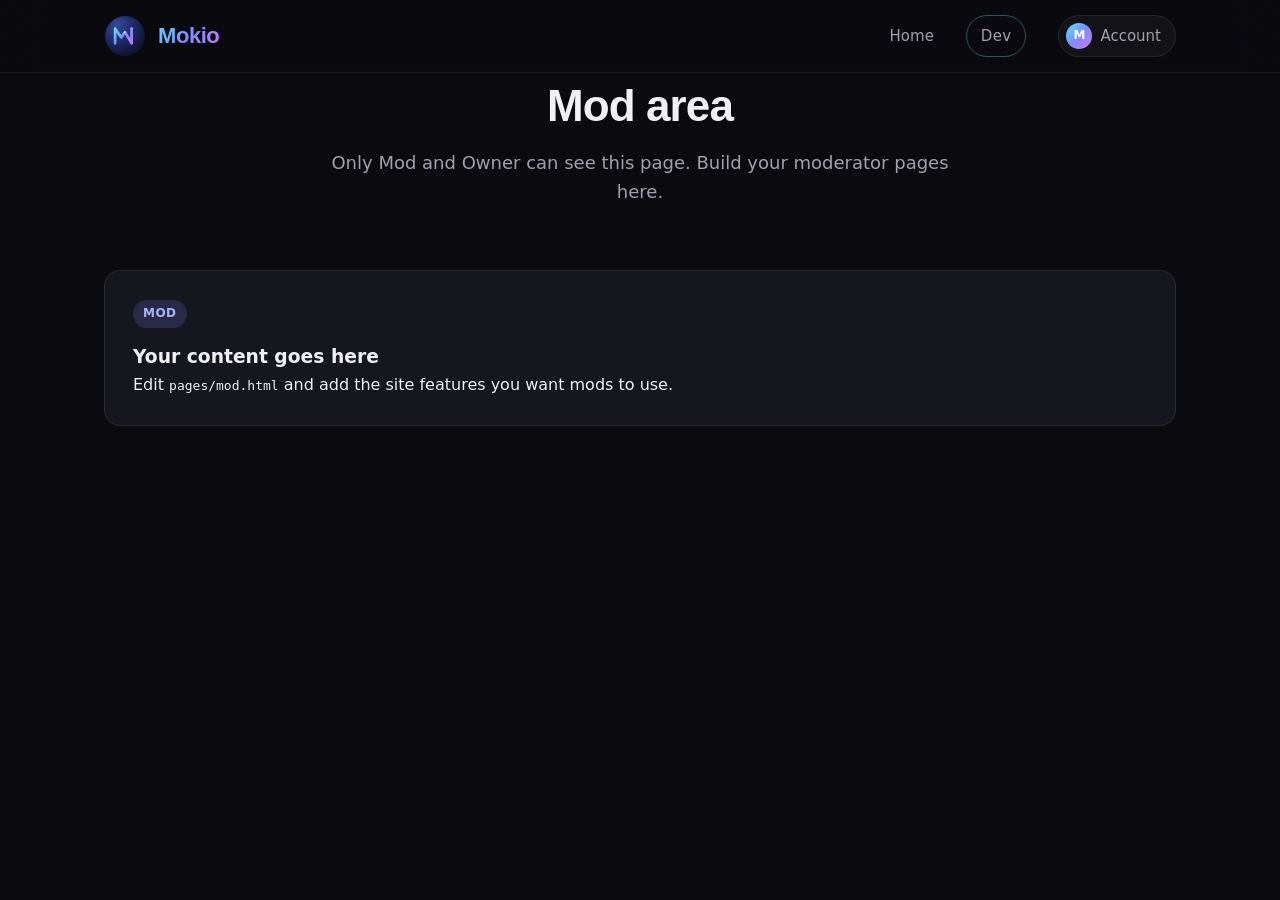
==== mod.html @ cdae37ce "Add files via upload" ====
<!DOCTYPE html>
<html lang="en">
<head>
  <meta charset="UTF-8">
  <meta name="viewport" content="width=device-width, initial-scale=1.0">
  <title>Mod — Mokio</title>
  <link rel="icon" href="../images/logo.svg" type="image/svg+xml">
  <link rel="stylesheet" href="../styles.css">
</head>
<body>
  <header class="nav">
    <div class="container nav-inner">
      <a href="../index.html" class="logo">
        <img src="../images/logo.svg" alt="Mokio" class="logo-img">
        <span class="logo-text">Mokio</span>
      </a>
      <nav class="nav-links">
        <a href="../index.html">Home</a>
        <a href="../index.html#staff" class="dev-tab">Dev</a>
        <a href="../index.html" class="account-btn"><span class="account-btn-icon">M</span><span>Account</span></a>
      </nav>
    </div>
  </header>

  <section class="staff">
    <div class="container">
      <div class="section-header">
        <h2>Mod area</h2>
        <p>Only Mod and Owner can see this page. Build your moderator pages here.</p>
      </div>
      <div class="staff-card">
        <div class="role-badge mod">Mod</div>
        <h3>Your content goes here</h3>
        <p>Edit <code>pages/mod.html</code> and add the site features you want mods to use.</p>
      </div>
    </div>
  </section>

  <script src="../script.js"></script>
  <script>
    window.MOKIO_REQUIRED_ROLES = ['owner', 'mod'];
  </script>
</body>
</html>
---- styles.css ----
/* ===== Base & Reset ===== */
*, *::before, *::after {
  box-sizing: border-box;
  margin: 0;
  padding: 0;
}

:root {
  --bg: #0a0a0f;
  --bg-elevated: #12121a;
  --bg-card: #16161f;
  --text: #f0f0f5;
  --text-muted: #a0a0b0;
  --accent: #7d8cff;
  --accent-2: #55e7ff;
  --accent-gradient: linear-gradient(135deg, #55e7ff 0%, #7d8cff 50%, #d476ff 100%);
  --border: rgba(255, 255, 255, 0.08);
  --radius: 16px;
  --radius-sm: 10px;
  --shadow: 0 20px 60px rgba(0, 0, 0, 0.4);
  --font: 'Inter', system-ui, -apple-system, sans-serif;
  --font-display: 'Space Grotesk', 'Inter', sans-serif;
}

html {
  scroll-behavior: smooth;
}

body {
  font-family: var(--font);
  background: var(--bg);
  color: var(--text);
  line-height: 1.6;
  -webkit-font-smoothing: antialiased;
}

img {
  max-width: 100%;
  display: block;
}

a {
  color: inherit;
  text-decoration: none;
}

ul {
  list-style: none;
}

.container {
  width: 100%;
  max-width: 1120px;
  margin: 0 auto;
  padding: 0 24px;
}

/* ===== Buttons ===== */
.btn {
  display: inline-flex;
  align-items: center;
  justify-content: center;
  gap: 8px;
  padding: 14px 28px;
  font-weight: 600;
  font-size: 15px;
  border-radius: 999px;
  border: none;
  cursor: pointer;
  transition: all 0.2s ease;
  font-family: inherit;
}

.btn-primary {
  background: var(--accent-gradient);
  color: #fff;
  box-shadow: 0 4px 24px rgba(125, 140, 255, 0.45);
}

.btn-primary:hover {
  transform: translateY(-2px);
  box-shadow: 0 8px 32px rgba(125, 140, 255, 0.55);
}

.btn-secondary {
  background: transparent;
  color: var(--text);
  border: 1px solid var(--border);
}

.btn-secondary:hover {
  background: rgba(255, 255, 255, 0.05);
  border-color: rgba(255, 255, 255, 0.15);
}

.btn-small {
  padding: 10px 20px;
  font-size: 14px;
}

/* ===== Navigation ===== */
.nav {
  position: fixed;
  top: 0;
  left: 0;
  right: 0;
  z-index: 100;
  background: rgba(10, 10, 15, 0.8);
  backdrop-filter: blur(20px);
  border-bottom: 1px solid var(--border);
}

.nav-inner {
  display: flex;
  align-items: center;
  justify-content: space-between;
  height: 72px;
}

.logo {
  display: flex;
  align-items: center;
  gap: 12px;
  font-family: var(--font-display);
  font-weight: 700;
  font-size: 22px;
  letter-spacing: -0.02em;
}

.logo-img {
  width: 42px;
  height: 42px;
  border-radius: 11px;
  display: block;
  flex-shrink: 0;
  object-fit: contain;
}

.logo-text {
  background: linear-gradient(135deg, #55e7ff 0%, #7d8cff 50%, #d476ff 100%);
  -webkit-background-clip: text;
  -webkit-text-fill-color: transparent;
  background-clip: text;
  font-weight: 700;
}

.nav-links {
  display: flex;
  align-items: center;
  gap: 32px;
}

.nav-links a:not(.btn) {
  font-size: 15px;
  font-weight: 500;
  color: var(--text-muted);
  transition: color 0.2s;
}

.nav-links a:not(.btn):hover {
  color: var(--text);
}

.mobile-menu-btn {
  display: none;
  flex-direction: column;
  gap: 5px;
  background: none;
  border: none;
  cursor: pointer;
  padding: 8px;
}

.mobile-menu-btn span {
  display: block;
  width: 22px;
  height: 2px;
  background: var(--text);
  border-radius: 2px;
}

/* ===== Hero ===== */
.hero {
  padding: 140px 0 100px;
  position: relative;
  overflow: hidden;
}

.hero::before {
  content: '';
  position: absolute;
  top: -20%;
  left: 50%;
  transform: translateX(-50%);
  width: 800px;
  height: 600px;
  background: radial-gradient(ellipse, rgba(125, 140, 255, 0.18) 0%, transparent 70%);
  pointer-events: none;
}

.hero-inner {
  display: grid;
  grid-template-columns: 1fr 1fr;
  gap: 60px;
  align-items: center;
}

.badge {
  display: inline-block;
  padding: 6px 14px;
  background: rgba(125, 140, 255, 0.15);
  border: 1px solid rgba(125, 140, 255, 0.35);
  border-radius: 999px;
  font-size: 13px;
  font-weight: 600;
  color: #a8b4ff;
  margin-bottom: 24px;
  letter-spacing: 0.02em;
}

.hero h1 {
  font-family: var(--font-display);
  font-size: clamp(40px, 5.5vw, 64px);
  font-weight: 700;
  line-height: 1.1;
  letter-spacing: -0.03em;
  margin-bottom: 24px;
}

.gradient-text {
  background: var(--accent-gradient);
  -webkit-background-clip: text;
  -webkit-text-fill-color: transparent;
  background-clip: text;
}

.hero-subtitle {
  font-size: 18px;
  color: var(--text-muted);
  max-width: 480px;
  margin-bottom: 36px;
  line-height: 1.7;
}

.hero-actions {
  display: flex;
  flex-wrap: wrap;
  gap: 16px;
}

/* Banner / Hero Visual */
.banner-wrapper {
  position: relative;
  border-radius: 20px;
  overflow: hidden;
  box-shadow: var(--shadow);
  border: 1px solid var(--border);
  background: #0d1129;
}

.hero-banner {
  width: 100%;
  height: auto;
  display: block;
  border-radius: 20px;
}

/* ===== Features ===== */
.features {
  padding: 100px 0;
}

.section-header {
  text-align: center;
  max-width: 640px;
  margin: 0 auto 64px;
}

.section-header h2 {
  font-family: var(--font-display);
  font-size: clamp(32px, 4vw, 44px);
  font-weight: 700;
  letter-spacing: -0.02em;
  line-height: 1.2;
  margin-bottom: 16px;
}

.section-header p {
  font-size: 18px;
  color: var(--text-muted);
}

.features-grid {
  display: grid;
  grid-template-columns: 1fr 1fr;
  gap: 28px;
}

.feature-card {
  background: var(--bg-card);
  border: 1px solid var(--border);
  border-radius: var(--radius);
  padding: 36px;
  transition: border-color 0.2s, transform 0.2s;
}

.feature-card:hover {
  border-color: rgba(125, 140, 255, 0.35);
  transform: translateY(-4px);
}

.feature-icon {
  width: 56px;
  height: 56px;
  border-radius: 14px;
  display: flex;
  align-items: center;
  justify-content: center;
  margin-bottom: 24px;
}

.feature-icon.music {
  background: rgba(125, 140, 255, 0.15);
  color: #a8b4ff;
}

.feature-icon.messaging {
  background: rgba(85, 231, 255, 0.12);
  color: #55e7ff;
}

.feature-card h3 {
  font-family: var(--font-display);
  font-size: 22px;
  font-weight: 600;
  margin-bottom: 12px;
}

.feature-card > p {
  color: var(--text-muted);
  margin-bottom: 24px;
  font-size: 15px;
}

.feature-list {
  display: flex;
  flex-direction: column;
  gap: 10px;
}

.feature-list li {
  font-size: 14px;
  color: var(--text-muted);
  padding-left: 20px;
  position: relative;
}

.feature-list li::before {
  content: '';
  position: absolute;
  left: 0;
  top: 7px;
  width: 8px;
  height: 8px;
  border-radius: 50%;
  background: var(--accent);
}

/* ===== Vision ===== */
.vision {
  padding: 100px 0;
  background: linear-gradient(180deg, transparent 0%, rgba(125, 140, 255, 0.05) 50%, transparent 100%);
}

.vision-timeline {
  display: flex;
  flex-direction: column;
  gap: 0;
  max-width: 720px;
  margin: 0 auto;
}

.vision-step {
  display: grid;
  grid-template-columns: 80px 1fr;
  gap: 24px;
  padding: 32px 0;
  border-bottom: 1px solid var(--border);
  position: relative;
}

.vision-step:last-child {
  border-bottom: none;
}

.step-number {
  font-family: var(--font-display);
  font-size: 28px;
  font-weight: 700;
  background: var(--accent-gradient);
  -webkit-background-clip: text;
  -webkit-text-fill-color: transparent;
  background-clip: text;
  line-height: 1.2;
}

.step-content h3 {
  font-size: 20px;
  font-weight: 600;
  margin-bottom: 8px;
}

.step-content p {
  color: var(--text-muted);
  font-size: 15px;
}

/* ===== Waitlist ===== */
.waitlist {
  padding: 80px 0 120px;
}

.waitlist-card {
  background: var(--bg-card);
  border: 1px solid var(--border);
  border-radius: 24px;
  padding: 56px 48px;
  text-align: center;
  max-width: 640px;
  margin: 0 auto;
  position: relative;
  overflow: hidden;
}

.waitlist-card::before {
  content: '';
  position: absolute;
  top: 0;
  left: 0;
  right: 0;
  height: 3px;
  background: var(--accent-gradient);
}

.waitlist-card h2 {
  font-family: var(--font-display);
  font-size: 32px;
  font-weight: 700;
  margin-bottom: 12px;
  letter-spacing: -0.02em;
}

.waitlist-card > p {
  color: var(--text-muted);
  margin-bottom: 36px;
  font-size: 16px;
}

.waitlist-form .form-row {
  display: flex;
  gap: 12px;
  max-width: 440px;
  margin: 0 auto 16px;
}

.waitlist-form input {
  flex: 1;
  padding: 14px 20px;
  background: var(--bg);
  border: 1px solid var(--border);
  border-radius: 999px;
  color: var(--text);
  font-size: 15px;
  font-family: inherit;
  outline: none;
  transition: border-color 0.2s;
}

.waitlist-form input:focus {
  border-color: var(--accent);
}

.waitlist-form input::placeholder {
  color: var(--text-muted);
}

.form-note {
  font-size: 13px;
  color: var(--text-muted);
}

.success-message {
  padding: 20px 0;
}

.success-icon {
  width: 56px;
  height: 56px;
  background: rgba(34, 197, 94, 0.15);
  color: #22c55e;
  border-radius: 50%;
  display: flex;
  align-items: center;
  justify-content: center;
  font-size: 28px;
  font-weight: 700;
  margin: 0 auto 20px;
}

.success-message h3 {
  font-size: 22px;
  margin-bottom: 8px;
}

.success-message p {
  color: var(--text-muted);
}

/* ===== Footer ===== */
.footer {
  border-top: 1px solid var(--border);
  padding: 48px 0 32px;
}

.footer-inner {
  display: flex;
  flex-direction: column;
  gap: 32px;
}

.footer-brand p {
  color: var(--text-muted);
  font-size: 14px;
  margin-top: 12px;
}

.footer-links {
  display: flex;
  gap: 28px;
}

.footer-links a {
  font-size: 14px;
  color: var(--text-muted);
  transition: color 0.2s;
}

.footer-links a:hover {
  color: var(--text);
}

.footer-bottom {
  padding-top: 24px;
  border-top: 1px solid var(--border);
}

.footer-bottom p {
  font-size: 13px;
  color: var(--text-muted);
}

/* ===== Staff + Auth ===== */
.staff {
  padding: 80px 0 100px;
}

.staff-grid {
  display: grid;
  grid-template-columns: repeat(auto-fit, minmax(260px, 1fr));
  gap: 24px;
}

.staff-card {
  background: var(--bg-card);
  border: 1px solid var(--border);
  border-radius: var(--radius);
  padding: 28px;
}

.role-badge {
  display: inline-block;
  font-size: 12px;
  font-weight: 700;
  letter-spacing: 0.04em;
  text-transform: uppercase;
  padding: 4px 10px;
  border-radius: 999px;
  margin-bottom: 14px;
  background: rgba(255,255,255,0.08);
  color: var(--text-muted);
}

.role-badge.owner { background: rgba(212, 118, 255, 0.18); color: #e0b3ff; }
.role-badge.dev { background: rgba(85, 231, 255, 0.15); color: #55e7ff; }
.role-badge.mod { background: rgba(125, 140, 255, 0.18); color: #a8b4ff; }
.role-badge.tester { background: rgba(34, 197, 94, 0.15); color: #86efac; }

.role-form {
  display: flex;
  flex-direction: column;
  gap: 10px;
  margin-top: 16px;
}

.role-form input,
.role-form select,
#authForm input {
  padding: 12px 14px;
  background: var(--bg);
  border: 1px solid var(--border);
  border-radius: 10px;
  color: var(--text);
  font-family: inherit;
}

.waitlist-results {
  margin-top: 16px;
  font-size: 14px;
  color: var(--text-muted);
  max-height: 220px;
  overflow: auto;
}

.modal {
  position: fixed;
  inset: 0;
  background: rgba(0,0,0,0.65);
  display: flex;
  align-items: center;
  justify-content: center;
  z-index: 200;
  padding: 24px;
}

.modal[hidden] {
  display: none;
}

.modal-card {
  background: var(--bg-card);
  border: 1px solid var(--border);
  border-radius: 20px;
  padding: 32px;
  width: 100%;
  max-width: 420px;
  position: relative;
}

.modal-close {
  position: absolute;
  top: 12px;
  right: 16px;
  background: none;
  border: none;
  color: var(--text);
  font-size: 28px;
  cursor: pointer;
}

#authForm {
  display: flex;
  flex-direction: column;
  gap: 12px;
  margin: 20px 0 12px;
}

.text-link {
  background: none;
  border: none;
  color: #55e7ff;
  cursor: pointer;
  font-size: 14px;
}

/* ===== Responsive ===== */
@media (max-width: 900px) {
  .hero-inner {
    grid-template-columns: 1fr;
    gap: 48px;
  }

  .hero-visual {
    order: -1;
  }

  .features-grid {
    grid-template-columns: 1fr;
  }
}

@media (max-width: 640px) {
  .nav-links {
    display: none;
  }

  .mobile-menu-btn {
    display: flex;
  }

  .hero {
    padding: 120px 0 70px;
  }

  .hero-actions {
    flex-direction: column;
  }

  .hero-actions .btn {
    width: 100%;
  }

  .waitlist-card {
    padding: 40px 24px;
  }

  .waitlist-form .form-row {
    flex-direction: column;
  }

  .vision-step {
    grid-template-columns: 60px 1fr;
    gap: 16px;
  }

  .step-number {
    font-size: 22px;
  }
}

/* Mobile nav open state (controlled by JS) */
.nav-links.open {
  display: flex;
  position: absolute;
  top: 72px;
  left: 0;
  right: 0;
  flex-direction: column;
  background: var(--bg-elevated);
  padding: 24px;
  border-bottom: 1px solid var(--border);
  gap: 16px;
}

.accounts-wrap {
  overflow-x: auto;
  margin-top: 16px;
}

.accounts-table {
  width: 100%;
  border-collapse: collapse;
  font-size: 14px;
}

.accounts-table th,
.accounts-table td {
  text-align: left;
  padding: 10px 8px;
  border-bottom: 1px solid var(--border);
}

.role-select {
  background: var(--bg);
  color: var(--text);
  border: 1px solid var(--border);
  border-radius: 8px;
  padding: 6px 8px;
}

.account-btn {
  display: inline-flex;
  align-items: center;
  gap: 8px;
  padding: 7px 14px 7px 7px;
  background: rgba(255,255,255,0.04);
  border: 1px solid var(--border);
  border-radius: 999px;
  color: var(--text);
  font-size: 14px;
  font-weight: 600;
  cursor: pointer;
  font-family: inherit;
  transition: border-color 0.2s, background 0.2s;
}

.account-btn:hover {
  border-color: rgba(125,140,255,0.45);
  background: rgba(125,140,255,0.08);
}

.account-btn-icon {
  width: 26px;
  height: 26px;
  border-radius: 50%;
  display: inline-flex;
  align-items: center;
  justify-content: center;
  background: var(--accent-gradient);
  color: #fff;
  font-size: 12px;
  font-weight: 700;
}

.auth-card {
  padding: 36px 32px 28px;
}

.auth-brand {
  text-align: center;
  margin-bottom: 22px;
}

.auth-logo,
.auth-avatar {
  width: 56px;
  height: 56px;
  border-radius: 16px;
  margin: 0 auto 14px;
  display: block;
}

.auth-avatar {
  display: flex;
  align-items: center;
  justify-content: center;
  background: var(--accent-gradient);
  color: #fff;
  font-weight: 700;
  font-size: 22px;
}

.auth-brand h2 {
  font-family: var(--font-display);
  font-size: 26px;
  margin-bottom: 6px;
}

.auth-sub {
  color: var(--text-muted);
  font-size: 14px;
}

.auth-tabs {
  display: grid;
  grid-template-columns: 1fr 1fr;
  gap: 6px;
  background: var(--bg);
  border: 1px solid var(--border);
  border-radius: 12px;
  padding: 4px;
  margin-bottom: 20px;
}

.auth-tab {
  border: none;
  background: transparent;
  color: var(--text-muted);
  padding: 10px 8px;
  border-radius: 9px;
  cursor: pointer;
  font-weight: 600;
  font-family: inherit;
}

.auth-tab.active {
  background: var(--bg-card);
  color: var(--text);
  box-shadow: 0 4px 16px rgba(0,0,0,0.25);
}

#authForm label {
  display: flex;
  flex-direction: column;
  gap: 6px;
  font-size: 13px;
  font-weight: 600;
  color: var(--text-muted);
}

#authForm input {
  font-weight: 400;
  font-size: 15px;
}

.auth-submit {
  width: 100%;
  margin-top: 6px;
}

.auth-note {
  min-height: 18px;
  text-align: center;
  margin-top: 10px;
}

#authSignedIn {
  text-align: center;
}

#authSignedIn .role-badge {
  margin-top: 10px;
}

#authSignOutLink {
  margin-top: 22px;
  color: var(--text-muted);
}


.dev-tab {
  font-weight: 700;
  color: #55e7ff;
  padding: 8px 14px;
  border: 1px solid rgba(85, 231, 255, 0.35);
  border-radius: 999px;
  letter-spacing: 0.02em;
}

.dev-tab:hover {
  color: #fff;
  background: rgba(85, 231, 255, 0.12);
}
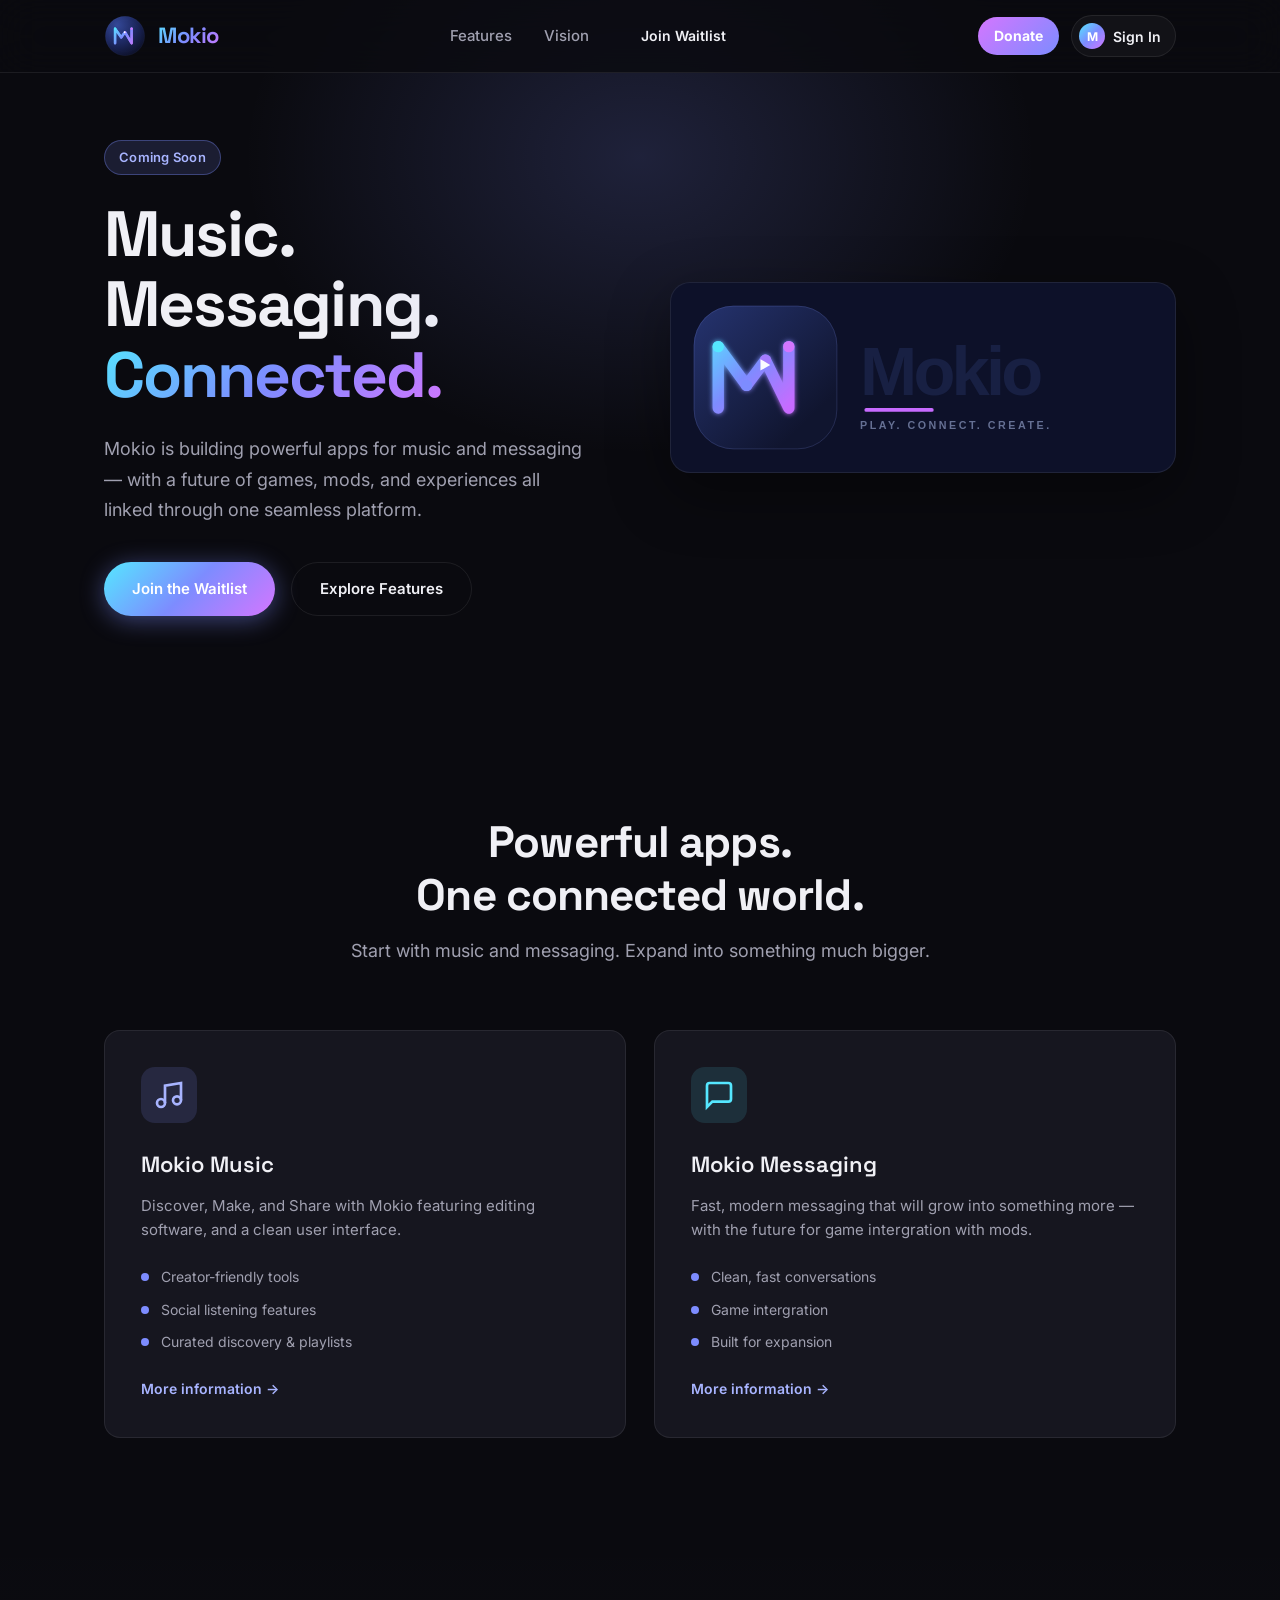
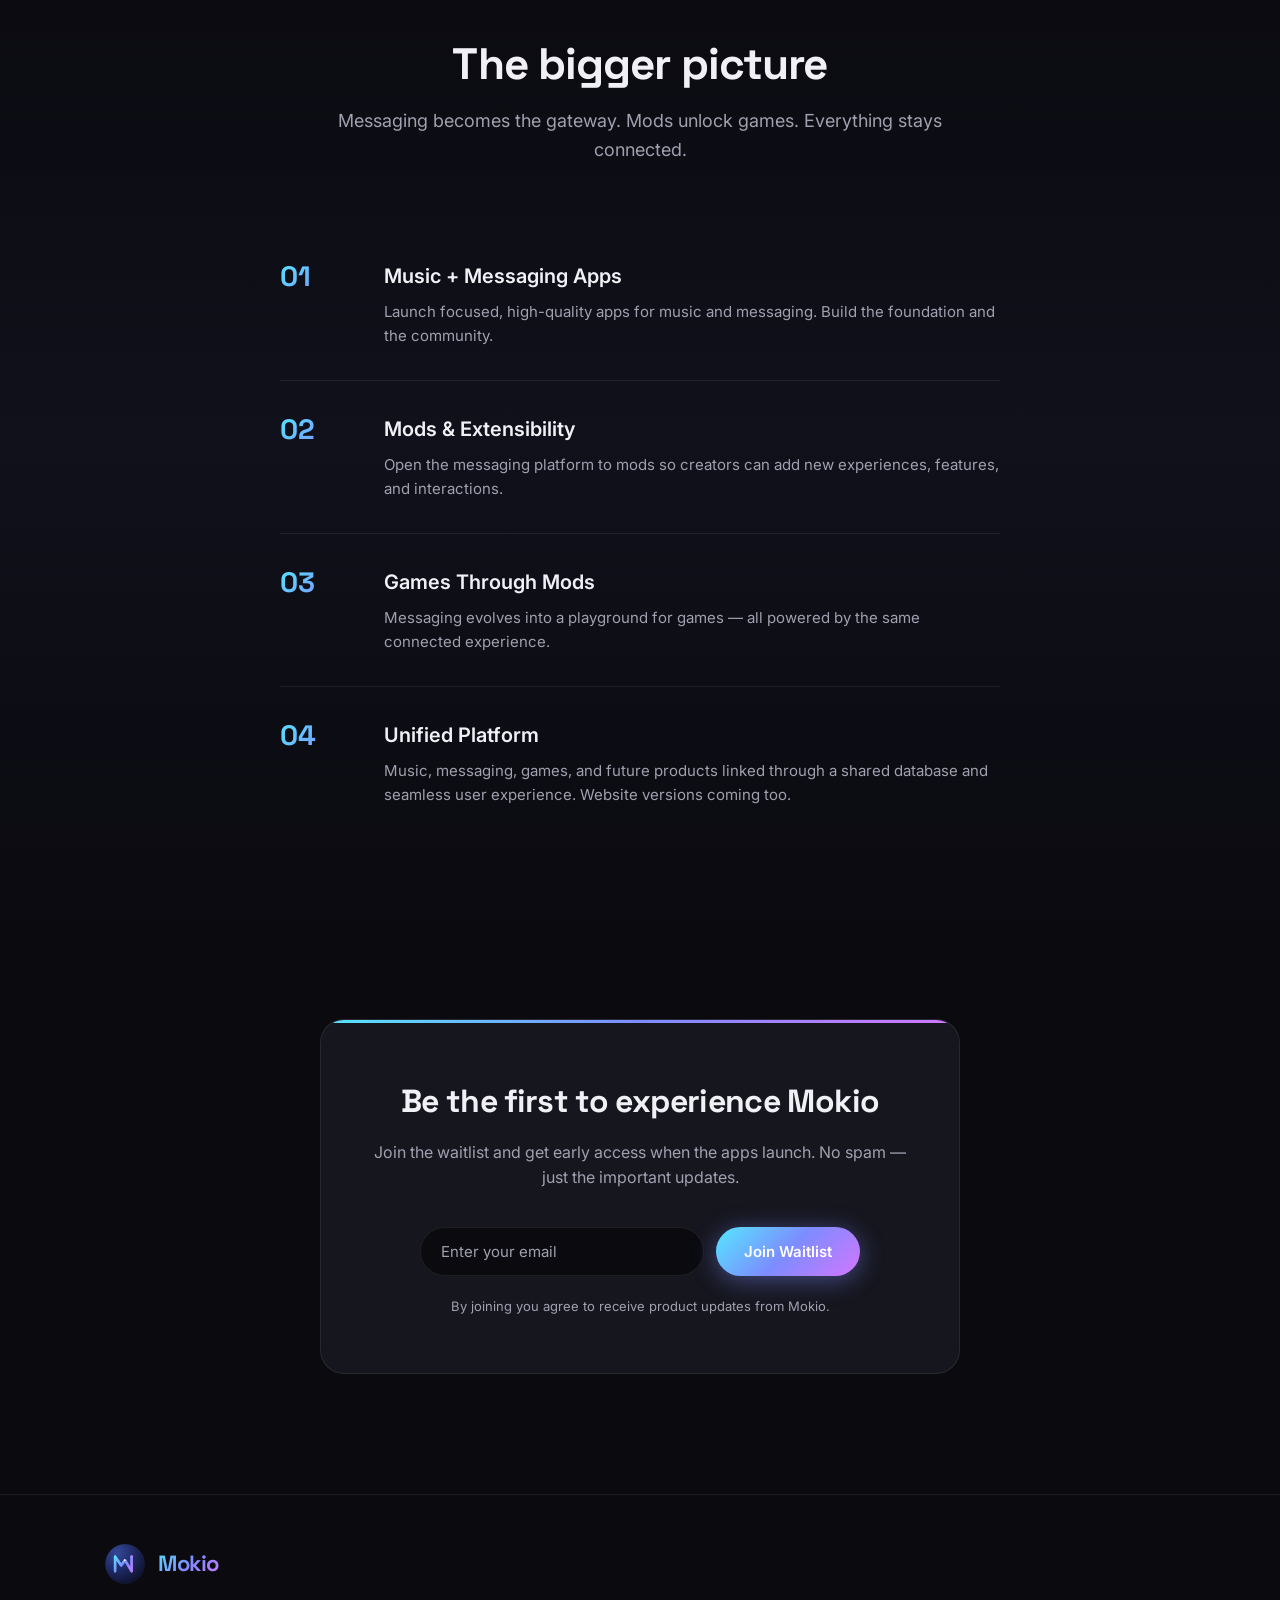
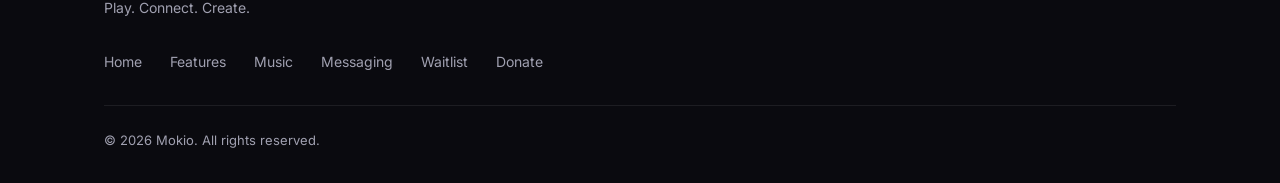
==== commit 88392133: "Add files via upload" ====
--- a/mod.html
+++ b/mod.html
@@ -5,6 +5,9 @@
   <meta name="viewport" content="width=device-width, initial-scale=1.0">
   <title>Mod — Mokio</title>
   <link rel="icon" href="../images/logo.svg" type="image/svg+xml">
+  <link rel="preconnect" href="https://fonts.googleapis.com">
+  <link rel="preconnect" href="https://fonts.gstatic.com" crossorigin>
+  <link href="https://fonts.googleapis.com/css2?family=Inter:wght@400;500;600;700;800&family=Space+Grotesk:wght@500;600;700&display=swap" rel="stylesheet">
   <link rel="stylesheet" href="../styles.css">
 </head>
 <body>
@@ -16,9 +19,17 @@
       </a>
       <nav class="nav-links">
         <a href="../index.html">Home</a>
-        <a href="../index.html#staff" class="dev-tab">Dev</a>
-        <a href="../index.html" class="account-btn"><span class="account-btn-icon">M</span><span>Account</span></a>
+        <a href="portal.html" class="dev-tab">Portal</a>
       </nav>
+      <div class="nav-right">
+        <button type="button" class="account-btn" id="accountBtn">
+          <span class="account-btn-icon">M</span>
+          <span id="accountBtnText">Account</span>
+        </button>
+        <button class="mobile-menu-btn" aria-label="Toggle menu">
+          <span></span><span></span><span></span>
+        </button>
+      </div>
     </div>
   </header>
 
@@ -36,9 +47,88 @@
     </div>
   </section>
 
-  <script src="../script.js"></script>
+    <div class="modal" id="authModal" hidden>
+    <div class="modal-card auth-card">
+      <button type="button" class="modal-close" id="authClose" aria-label="Close">×</button>
+
+      <div id="authGuest">
+        <div class="auth-brand">
+          <img src="../images/logo.svg" alt="" class="auth-logo">
+          <h2 id="authTitle">Welcome back</h2>
+          <p class="auth-sub" id="authSub">Sign in to your Mokio account.</p>
+        </div>
+
+        <div class="auth-tabs">
+          <button type="button" class="auth-tab active" data-mode="signin">Sign in</button>
+          <button type="button" class="auth-tab" data-mode="signup">Create account</button>
+        </div>
+
+        <form id="authForm">
+          <label id="usernameField" hidden>
+            <span class="field-label">Username</span>
+            <input type="text" name="username" placeholder="mokio" minlength="3" maxlength="20" pattern="[A-Za-z0-9._-]{3,20}">
+          </label>
+          <label id="loginIdField">
+            <span class="field-label">Email or username</span>
+            <input type="text" name="email" placeholder="email or username" required>
+          </label>
+          <label>
+            <span class="field-label">Password</span>
+            <input type="password" name="password" placeholder="••••••••" minlength="6" required>
+          </label>
+          <button type="submit" class="btn btn-primary auth-submit" id="authSubmit">Sign In</button>
+        </form>
+        <p class="form-note auth-note" id="authNote"></p>
+      </div>
+
+      <div id="authSignedIn" hidden>
+        <div class="auth-brand">
+          <div class="auth-avatar" id="authAvatar">M</div>
+          <h2 id="authUserName">Account</h2>
+          <p class="auth-sub" id="authUserEmail"></p>
+          <span class="role-badge" id="authUserRole">member</span>
+        </div>
+        <div class="account-panel">
+          <label class="account-field">
+            <span class="field-label">Username</span>
+            <div class="username-row">
+              <input type="text" id="usernameEdit" minlength="3" maxlength="20" pattern="[A-Za-z0-9._-]{3,20}" placeholder="username">
+              <button type="button" class="btn btn-small btn-primary" id="saveUsernameBtn">Save</button>
+            </div>
+          </label>
+          <p class="form-note" id="usernameNote"></p>
+          <button type="button" class="btn btn-secondary auth-signout" id="authSignOutLink">Sign out</button>
+        </div>
+      </div>
+    </div>
+  </div>
+
+  <footer class="footer">
+    <div class="container footer-inner">
+      <div class="footer-brand">
+        <a href="../index.html" class="logo">
+          <img src="../images/logo.svg" alt="Mokio" class="logo-img">
+          <span class="logo-text">Mokio</span>
+        </a>
+        <p>Play. Connect. Create.</p>
+      </div>
+      <div class="footer-links">
+        <a href="../index.html">Home</a>
+        <a href="../index.html#features">Features</a>
+        <a href="music.html">Music</a>
+        <a href="messaging.html">Messaging</a>
+        <a href="portal.html">Portal</a>
+        <a href="https://www.paypal.com/donate/?hosted_button_id=9AZPTK7UAUQBL" target="_blank" rel="noopener">Donate</a>
+      </div>
+      <div class="footer-bottom">
+        <p>© 2026 Mokio. All rights reserved.</p>
+      </div>
+    </div>
+  </footer>
+
   <script>
     window.MOKIO_REQUIRED_ROLES = ['owner', 'mod'];
   </script>
+  <script src="../script.js"></script>
 </body>
 </html>
--- a/styles.css
+++ b/styles.css
@@ -366,6 +366,20 @@
   background: var(--accent);
 }
 
+.feature-link {
+  display: inline-flex;
+  align-items: center;
+  margin-top: 24px;
+  font-size: 14px;
+  font-weight: 600;
+  color: #a8b4ff;
+  transition: color 0.2s, gap 0.2s;
+}
+
+.feature-link:hover {
+  color: #fff;
+}
+
 /* ===== Vision ===== */
 .vision {
   padding: 100px 0;
@@ -559,6 +573,38 @@
   color: var(--text-muted);
 }
 
+.footer-links {
+  flex-wrap: wrap;
+}
+
+.extra-info {
+  padding: 40px 0 100px;
+}
+
+.extra-info-inner {
+  max-width: 720px;
+  margin: 0 auto;
+}
+
+.extra-info h2 {
+  font-family: var(--font-display);
+  font-size: 28px;
+  font-weight: 700;
+  letter-spacing: -0.02em;
+  margin-bottom: 20px;
+}
+
+.extra-info-copy {
+  min-height: 280px;
+}
+
+.extra-info-copy p {
+  color: var(--text-muted);
+  font-size: 16px;
+  line-height: 1.8;
+  margin-bottom: 18px;
+}
+
 /* ===== Staff + Auth ===== */
 .staff {
   padding: 80px 0 100px;
@@ -575,6 +621,13 @@
   border: 1px solid var(--border);
   border-radius: var(--radius);
   padding: 28px;
+  display: block;
+  transition: border-color 0.2s, transform 0.2s;
+}
+
+a.staff-card:hover {
+  border-color: rgba(125, 140, 255, 0.35);
+  transform: translateY(-4px);
 }
 
 .role-badge {
@@ -624,7 +677,8 @@
 .modal {
   position: fixed;
   inset: 0;
-  background: rgba(0,0,0,0.65);
+  background: rgba(6, 6, 12, 0.72);
+  backdrop-filter: blur(16px);
   display: flex;
   align-items: center;
   justify-content: center;
@@ -637,24 +691,33 @@
 }
 
 .modal-card {
-  background: var(--bg-card);
-  border: 1px solid var(--border);
-  border-radius: 20px;
+  background: linear-gradient(180deg, rgba(255,255,255,0.03), transparent 28%), var(--bg-card);
+  border: 1px solid var(--border);
+  border-radius: 24px;
   padding: 32px;
   width: 100%;
-  max-width: 420px;
+  max-width: 440px;
   position: relative;
+  box-shadow: 0 24px 80px rgba(0,0,0,0.45), 0 0 0 1px rgba(125,140,255,0.08);
 }
 
 .modal-close {
   position: absolute;
-  top: 12px;
-  right: 16px;
-  background: none;
-  border: none;
+  top: 14px;
+  right: 14px;
+  width: 36px;
+  height: 36px;
+  border-radius: 50%;
+  background: rgba(255,255,255,0.04);
+  border: 1px solid var(--border);
+  color: var(--text-muted);
+  font-size: 22px;
+  line-height: 1;
+  cursor: pointer;
+}
+.modal-close:hover {
   color: var(--text);
-  font-size: 28px;
-  cursor: pointer;
+  background: rgba(255,255,255,0.08);
 }
 
 #authForm {
@@ -920,3 +983,96 @@
   color: #fff;
   background: rgba(85, 231, 255, 0.12);
 }
+
+
+.nav-right {
+  display: flex;
+  align-items: center;
+  gap: 12px;
+}
+
+
+.donate-btn {
+  font-weight: 700;
+  font-size: 14px;
+  color: #fff;
+  padding: 8px 16px;
+  border-radius: 999px;
+  background: linear-gradient(135deg, #d476ff, #7d8cff);
+  border: none;
+}
+.donate-btn:hover { opacity: 0.92; }
+
+
+.field-label {
+  display: block;
+  margin-bottom: 2px;
+}
+
+.account-panel {
+  display: flex;
+  flex-direction: column;
+  gap: 14px;
+  text-align: left;
+  margin-top: 8px;
+}
+
+.account-field {
+  display: flex;
+  flex-direction: column;
+  gap: 8px;
+  font-size: 13px;
+  font-weight: 600;
+  color: var(--text-muted);
+}
+
+.username-row {
+  display: flex;
+  gap: 8px;
+  align-items: center;
+}
+
+.username-row input,
+#usernameEdit {
+  flex: 1;
+  min-width: 0;
+  padding: 12px 14px;
+  background: var(--bg);
+  border: 1px solid var(--border);
+  border-radius: 10px;
+  color: var(--text);
+  font-family: inherit;
+  font-size: 15px;
+  font-weight: 400;
+}
+
+.username-row input:focus,
+#authForm input:focus,
+#usernameEdit:focus {
+  outline: none;
+  border-color: rgba(125, 140, 255, 0.7);
+  box-shadow: 0 0 0 3px rgba(125, 140, 255, 0.15);
+}
+
+.auth-signout {
+  width: 100%;
+}
+
+#authSignedIn .role-badge {
+  margin: 12px auto 0;
+}
+
+.accounts-table th {
+  font-size: 12px;
+  letter-spacing: 0.04em;
+  text-transform: uppercase;
+  color: var(--text-muted);
+}
+
+.accounts-table tbody tr:hover td {
+  background: rgba(255,255,255,0.02);
+}
+
+.extra-info-copy p:empty {
+  display: none;
+}
